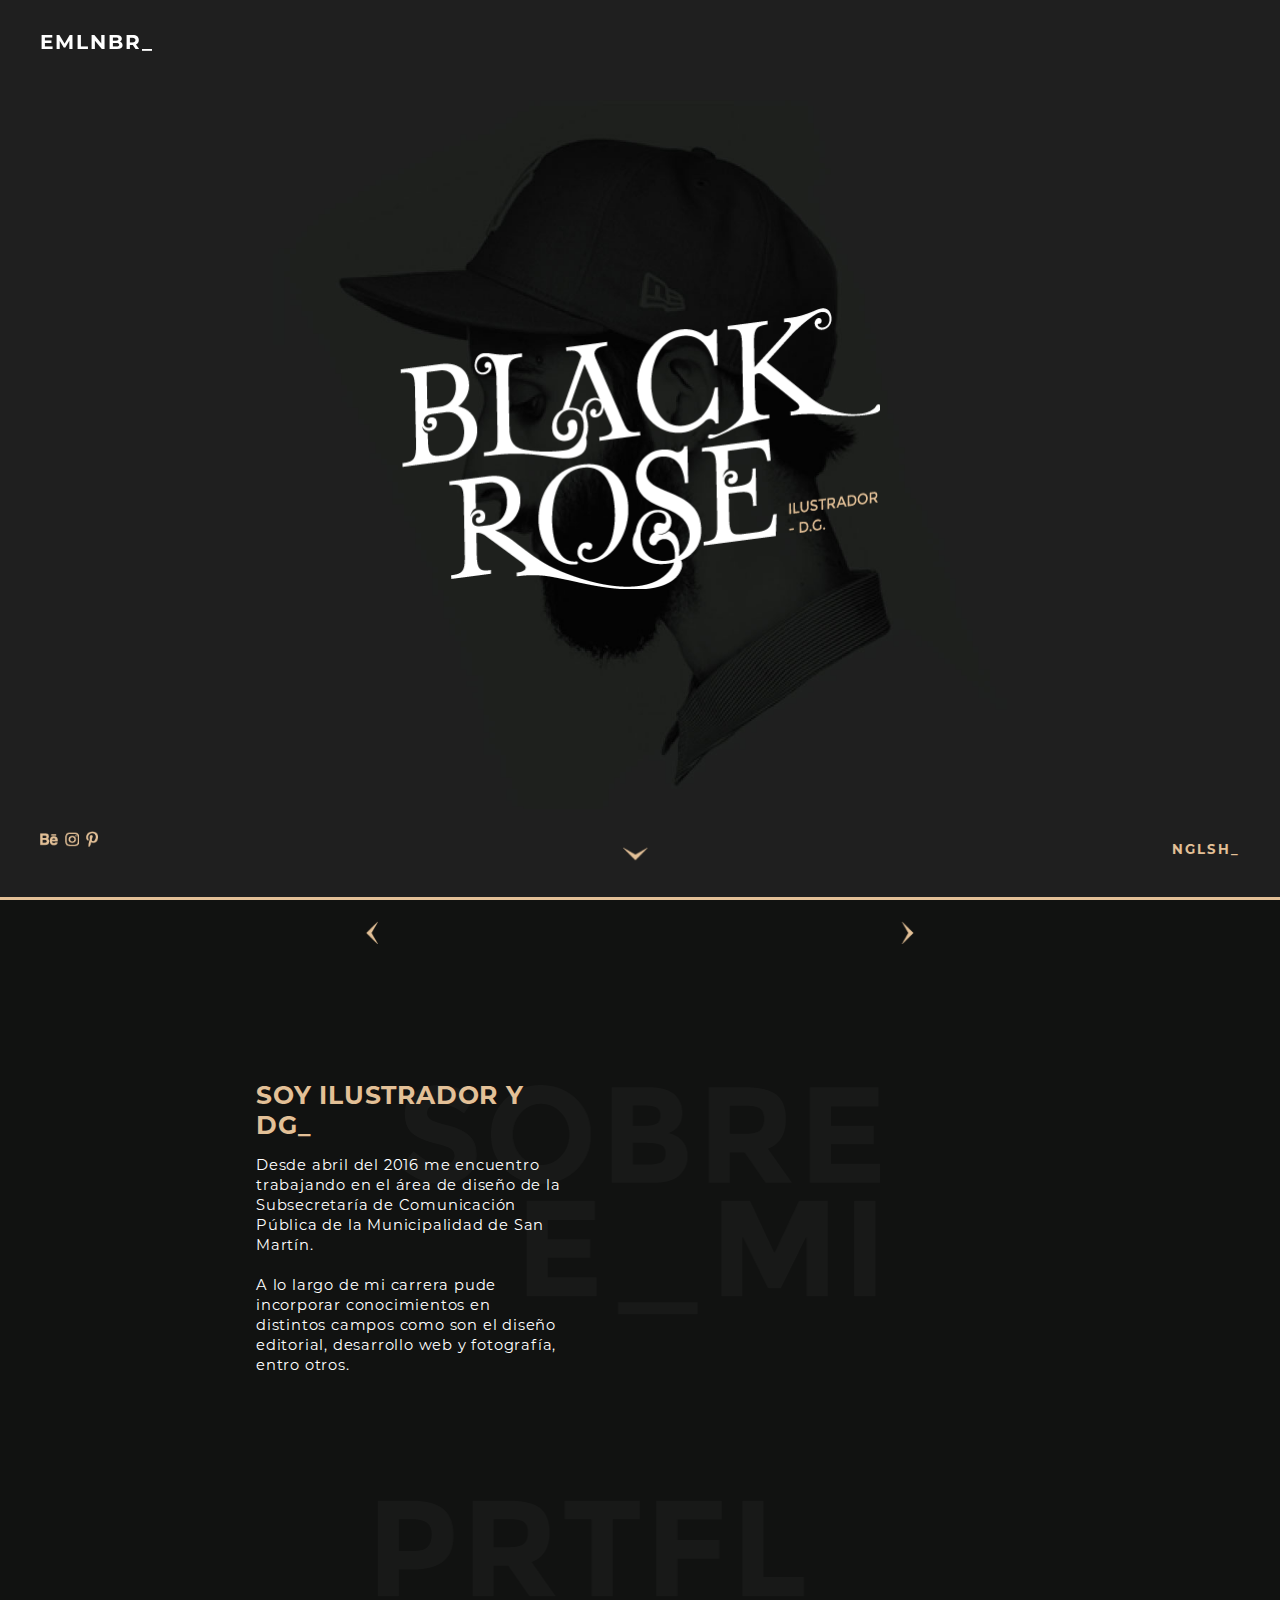
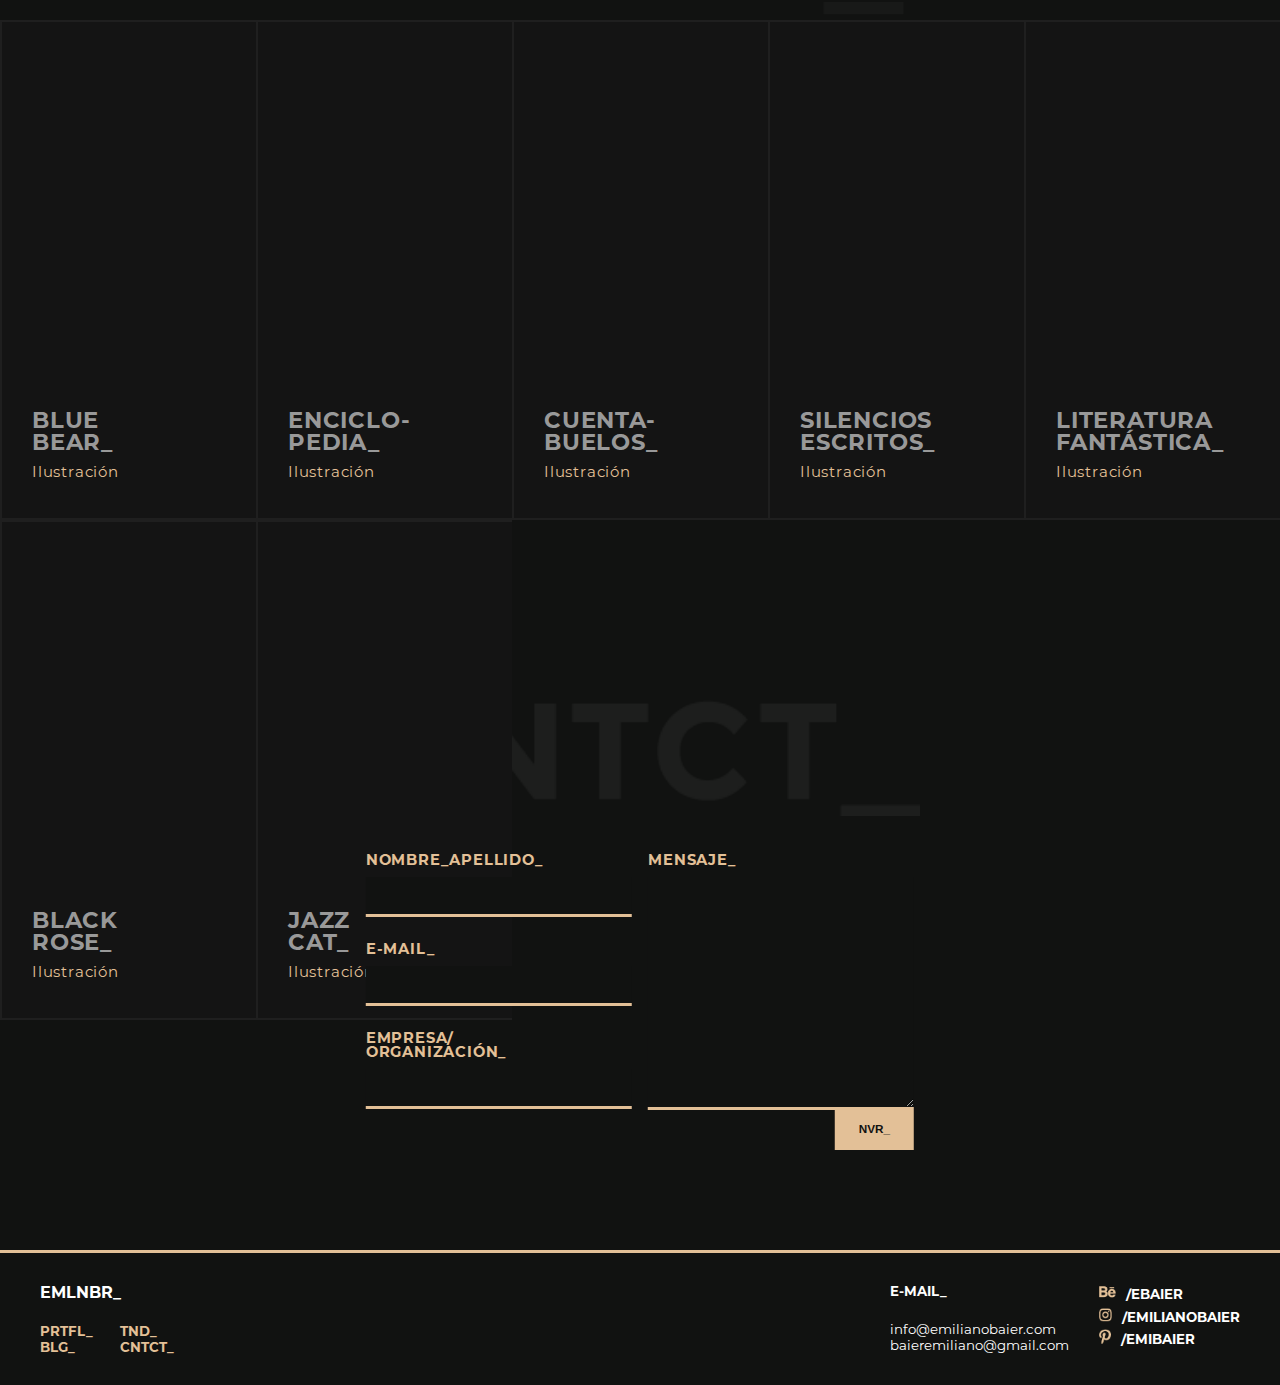
==== index.html @ 1844f2f1 "version1" ====
<!DOCTYPE html>
<html lang="en" dir="ltr">
  <head>
    <meta charset="utf-8">
    <meta name="viewport" content="width=device-width, initial-scale=1.0">
    <title></title>
    <link rel="stylesheet" href="css/style.css">
    <link rel="stylesheet" href="css/responsive.css">
    <link rel="stylesheet" href="https://use.fontawesome.com/releases/v5.8.2/css/all.css" integrity="sha384-oS3vJWv+0UjzBfQzYUhtDYW+Pj2yciDJxpsK1OYPAYjqT085Qq/1cq5FLXAZQ7Ay" crossorigin="anonymous">
  </head>
  <body>

    <nav class="cabezal">
      <p class="logo"><a href="">EMLNBR_</a></p>
      <ul class="menu">
        <li><a id="hamburguer"><i class="fas fa-bars"></i></a></li>
        <li><a href="#inicio">INC_</a></li>
        <li><a href="#sobre_mi">SBRM_</a></li>
        <li><a href="#portfolio">PRTFL_</a></li>
        <li><a href="#contacto">CNTCT_</a></li>
      </ul>
    </nav>

    <nav class="footerInicio">
      <div class="redes">
        <div class="behance"></div>
        <div class="instagram"></div>
        <div class="pinterest"></div>
      </div>
      <a href=""><div class="flechaInicio"></div></a>
      <a href=""><p class="idioma">NGLSH_</p></a>
    </nav>

    <section id="inicio"></section>

    <section id="yo">
      <div id="sobre_mi">
        <p class="titulo">SOY ILUSTRADOR Y DG_</p>
        <p class="contenido">
          Desde abril del 2016 me encuentro trabajando en el área
          de diseño de la Subsecretaría de Comunicación Pública de
          la Municipalidad de San Martín.
        </br></br>
          A lo largo de mi carrera pude incorporar conocimientos
          en distintos campos como son el diseño editorial,
          desarrollo web y fotografía, entro otros.
      </div>
    </section>

    <section id="portfolio">

      <div class="carrousel">
        <a href="" class="item"><p>BLUE<br>BEAR_</p><h6>Ilustración</h6>
        </a><a href="" class="item"><p>ENCICLO-<br>PEDIA_</p><h6>Ilustración</h6>
        </a><a href="" class="item"><p>CUENTA-<br>BUELOS_</p><h6>Ilustración</h6>
        </a><a href="" class="item"><p>SILENCIOS<br>ESCRITOS_</p><h6>Ilustración</h6>
        </a><a href="" class="item"><p>LITERATURA<br>FANTÁSTICA_</p><h6>Ilustración</h6>
        </a><a href="" class="item"><p>BLACK<br>ROSE_</p><h6>Ilustración</h6>
        </a><a href="" class="item"><p>JAZZ<br>CAT_</p><h6>Ilustración</h6>
        </a>
      </div>

      <div class="flechas">
        <div class="flechaIzq"></div>
        <div class="flechaDer"></div>
      </div>

    </section>

    <section id="contacto">
      <div class="formContainer">

        <div class="formContainer-">
          <form action="script.php" method="post">
            <label for="comments">NOMBRE_APELLIDO_</label>
            <input id="nombre" type="text" name="nombre" class="input_text" required>
            <label for="comments">E-MAIL_</label>
            <input id="e-mail" type="email" name="email" required>
            <label for="comments">EMPRESA/<br>ORGANIZACIÓN_</label>
            <input id="empresa" type="text" name="empresa" required>
          </form>
        </div>

        <div class="formContainer-">
          <label for="comments">MENSAJE_</label>
          <textarea id="mensaje" name="mensaje"></textarea>
          <input id="enviar" type="submit" value="NVR_">
        </div>

      </div>
    </section>

    <footer>
      <div>
        <h4>EMLNBR_</h4>
        <ul class="footerSecciones">
          <li>PRTFL_</li>
          <li>TND_</li>
          <li>BLG_</li>
          <li>CNTCT_</li>
        </ul>
      </div>
      <div class="footerItems">
        <div>
          <h5>E-MAIL_</h5>
          <ul>
            <li class="liNews">info@emilianobaier.com</li>
            <li class="liNews">baieremiliano@gmail.com</li>
          </ul>
        </div>
        <div class="footerRedes">
          <ul>
            <li class=""><img src="src/Be.png" alt="">/EBAIER</li>
            <li class=""><img src="src/insta.png" alt="">/EMILIANOBAIER</li>
            <li class=""><img src="src/p.png" alt="">/EMIBAIER</li>
          </ul>
        </div>
      </div>
    </footer>

    <script type="text/javascript">
      const menuBtn = document.getElementById("hamburguer");

      menuBtn.addEventListener("click", () => {
        if(document.querySelector(".menu.show")){
          document.querySelector(".menu").classList.remove("show");
        } else {
          document.querySelector(".menu").classList.add("show");
        }
      })
    </script>
  </body>
</html>
---- css/style.css ----
@font-face {
  font-family: 'Montserrat';
  src:url("../fonts/Montserrat-Regular.otf");
  font-weight: normal;
}

@font-face {
  font-family: 'Montserrat';
  src:url("../fonts/Montserrat-Bold.otf");
  font-weight: bold;
}

@keyframes menu-fade-in {
  from {
    opacity: 0;
    transform: translateY(-20px);
  }
  to {
    opacity: 1;
    transform: translateY(0px);
  }
}

:root{
  --gris-oscuro: #1f1f1f;
  --gris-claro: #999;
  --e3: #e3c097;
  --el-gris: #111211;
}

html, body {
  height: 100%;
  width: 100%;
  padding: 0px;
  margin: 0px;
  background-color: black;
  font-family: 'Montserrat';
  color: white;
}

a {
  color: inherit;
  text-decoration: none;
  cursor: pointer;
}

h2 {
  line-height: 1em;
}

h4, h5 {
  margin-top: 0px;
}

ul {
  margin: 0;
  padding: 0;
  list-style: none;
  font-weight: bold;
  font-size: 10pt;
}

footer {
  display: flex;
  justify-content: space-between;
  align-items: flex-start;
  flex-wrap: wrap;
  width: 100%;
  padding: 30px 40px;
  box-sizing: border-box;
  background-color: var(--el-gris);
}

/* CABEZAL INICIO */
.cabezal {
  position: fixed;
  display: inline-flex;
  justify-content: space-between;
  align-items: flex-start;
  width: 100%;
  padding: 30px 40px;
  box-sizing: border-box;
  z-index: 100;
}

.logo {
  display: flex;
  justify-content: center;
  align-items: center;
  text-align: center;
  margin: 0px;
  font-weight: bold;
  font-size: 15pt;
  letter-spacing: 2px;
}

.menu {
  display: inline-block;
  margin: 0px;
  padding: 0px;
  font-weight: bold;
  font-size: 10pt;
  letter-spacing: 2px;
  list-style: none;
  text-align: right;
}

.menu li:nth-child(1n+2) {
  display: none;
  color: var(--e3);
  margin-top: 10px;
  animation-name: menu-fade-in;
  animation-duration: 0.2s;
  animation-fill-mode: forwards;
  animation-timing-function: ease;
  opacity: 0;
}

.menu.show li:nth-child(1n+2) {
  display: block;
}

.menu.show li:nth-child(3) {
  animation-delay: 0.10s;
}

.menu.show li:nth-child(4) {
  animation-delay: 0.20s;
}

.menu.show li:nth-child(5) {
  animation-delay: 0.30s;
}
/* FIN CABEZAL INICIO */

/* FOOTER INICIO */
.footerInicio {
  position: absolute;
  display: inline-flex;
  justify-content: space-between;
  align-items: flex-start;
  width: 100%;
  padding: 30px 40px;
  box-sizing: border-box;
  z-index: 99;
  bottom: 0px;
}

.redes {
  display: flex;
  justify-content: center;
  align-items: center;
  text-align: center;
  margin: 0;
  padding: 0;
  list-style: none;
  font-weight: bold;
  font-size: 10pt;
  margin-top: -10px;
}

.behance {
  width: 24px;
  height: 20px;
  background-image: url(../src/Be.png);
  background-size: contain;
  background-repeat: no-repeat;
  margin-right: 13%;
}

.instagram {
  width: 18px;
  height: 20px;
  background-image: url(../src/insta.png);
  background-size: contain;
  background-repeat: no-repeat;
  margin-right: 13%;
}

.pinterest {
  width: 16px;
  height: 20px;
  background-image: url(../src/p.png);
  background-size: contain;
  background-repeat: no-repeat;
}

.flechaInicio {
  display: inline-block;
  margin: 0px;
  padding: 0px;
  width: 25px;
  height: 25px;
  background-image: url(../src/flechaInicio.png);
  background-size: contain;
  background-repeat: no-repeat;
}

.idioma {
  position: flex;
  display: block;
  justify-content: center;
  align-items: center;
  text-align: center;
  margin: 0px;
  font-size: 10pt;
  letter-spacing: 2px;
  font-weight: bold;
  color: var(--e3);
}
/* FIN FOOTER INICIO */

/* TEXTO "YO" */
p.titulo {
  margin: 0px;
  padding: 0px;
  font-size: 25px;
  font-weight: bold;
  color: var(--e3);
  letter-spacing: 0.6pt;
}

p.contenido {
  font-size: 11pt;
  line-height: 20px;
  letter-spacing: 0.6pt;
}

/* FIN TEXTO "YO" */

/* CARROUSEL */
.carrousel {
  display: block;
  position: relative;
  height: 500px;
  padding-top: 120px;
}

.item {
  position: relative;
  display: inline-flex;
  align-items: flex-end;
  height: 100%;
  width: 20%;
  padding: 30px;
  box-sizing: border-box;
  border-top: solid 2px var(--gris-oscuro);
  border-bottom: solid 2px var(--gris-oscuro);
  border-left: solid 2px var(--gris-oscuro);
  font-size: 1.6em;
  font-weight: bold;
  line-height: 0.9em;
  color: var(--gris-claro);
  background-color: #141414;
  overflow: hidden;
  transition: color 0.3s ease, background-color 0.3s ease;
}

.item:hover {
  background-color: var(--gris-oscuro);
  color: white;
}

.item::after {
  content: "";
  position: absolute;
  display: block;
  height: 3px;
  width: 0px;
  bottom: -2px;
  left: 0px;
  background-color: var(--e3);
  transition: width 0.3s ease;
}

.item:hover::after {
  width: 100%;
}

.item p {
  position: relative;
  display: ;
  margin: 0px;
  padding: 0px;
  font-size: 17pt;
  line-height: 16pt;
  font-weight: bold;
  letter-spacing: 0.6pt;
  bottom: 35px;
}

.item h6 {
  position: absolute;
  font-size: 15px;
  font-weight: 400;
  color: var(--e3);
  letter-spacing: 0.6pt;
  bottom: 0px;
}

.flechas {
  display: flex;
  justify-content: space-between;
  align-items: center;
  position: absolute;
  width: 42.85%;
  height: 25px;
  top: calc(100% + 20px);
  left: 50%;
  transform: translateX(-50%);
}

.flechaIzq {
  width: 12px;
  height: 24px;
  background-image: url(../src/flechaIzq.png);
  background-size: contain;
  background-repeat: no-repeat;
}

.flechaDer {
  width: 12px;
  height: 24px;
  background-image: url(../src/flechaDer.png);
  background-size: contain;
  background-repeat: no-repeat;
}
/* FIN CARROUSEL */

/* FORM */
.formContainer {
  position: relative;
  display: inline-flex;
  justify-content: space-between;
  width: 42.85%;
  height: 250px;
  left: 50%;
  transform: translateX(-50%);
  top: 150px;
  font-size: 11pt;
  line-height: 14px;
  letter-spacing: 0.6pt;
  color: var(--e3);
}

.formContainer- {
  position: relative;
  width: 48.5%;
  font-weight: bold;
}

#nombre {
  width: 100%;
  height: calc(40px - 3px);
  margin-top: 10px;
  padding: 0;
  color: white;
  background-color: var(--el-gris);
  border: 0px;
  margin-bottom: 25px;
  border-bottom: solid 3px var(--e3)
}

#e-mail {
  width: 100%;
  height: calc(40px - 3px);
  margin-top: 10px;
  padding: 0;
  color: white;
  background-color: var(--el-gris);
  border: 0px;
  margin-bottom: 25px;
  border-bottom: solid 3px var(--e3)
}

#empresa {
  width: 100%;
  height: calc(40px - 3px);
  margin-top: 10px;
  padding: 0;
  color: white;
  background-color: var(--el-gris);
  border: 0px;
  border-bottom: solid 3px var(--e3)
}

#mensaje {
  width: 100%;
  height: calc(93% - 3px);
  margin-top: 10px;
  padding: 0;
  color: white;
  background-color: var(--el-gris);
  border: 0px;
  border-bottom: solid 3px var(--e3)
}

#enviar {
  width: 30%;
  height: 40px;
  margin-top: -2px;;
  color: var(--el-gris);
  font-size: 0.8em;
  font-weight: bold;
  line-height: 0.9em;
  background-color: var(--e3);
  border: 0px;
  float: right;
}
/* FIN FORM */

/* MAPA DE SITIO */
.liNews {
  font-weight: 400;
}

.footerSecciones {
  color: var(--e3);
  min-width: 200px;
}

.footerSecciones li:nth-child(2n+1){
  float: left;
  min-width: 80px;
}


.footerItems {
  display: flex;
  align-items: flex-start;
  flex-wrap: wrap;
}

.footerItems div {
  margin-left: 30px;
}

.footerRedes {
  line-height: 17pt;
}

.footerRedes img {
  height: 15px;
  margin-right: 10px;
}
/* FIN MAPA DE SITIO */

#inicio {
  height: calc(100% - 3px);
  width: 100%;
  background-color: var(--gris-oscuro);
  background-image: url(../src/nombre.png), url(../src/FondoInicio.jpg);
  background-size: 480px, contain;
  background-position: center, center;
  background-repeat: no-repeat;
  border-bottom: 3px solid var(--e3);
}

#yo {
  height: 600px;
  width: 100%;
  background-color: #111211;
  background-image: url(../src/sobre_mi.png);
  background-size: 480px;
  background-repeat: no-repeat;
  background-position: center;
}

#sobre_mi {
  position: relative;
  display: block;
  margin-left: 20%;
  top: 30%;
  width: 24%;
}

#portfolio {
  height: 800px;
  width: 100%;
  background-color: #111211;
  background-image: url(../src/portfolio.png);
  background-size: 527px;
  background-repeat: no-repeat;
  background-position: top;
}

#contacto {
  height: 550px;
  width: 100%;
  background-color: var(--el-gris);
  background-image: url(../src/contacto.png);
  background-size: 560px;
  background-repeat: no-repeat;
  background-position: top;
  border-bottom: 3px solid var(--e3);
}
---- css/responsive.css ----
@charset "UTF-8";

@media screen and (max-width: 800px) {
  #inicio{
    background-size: 65%, cover;
  }
  #sobre_mi {
    display: none;
  }
}
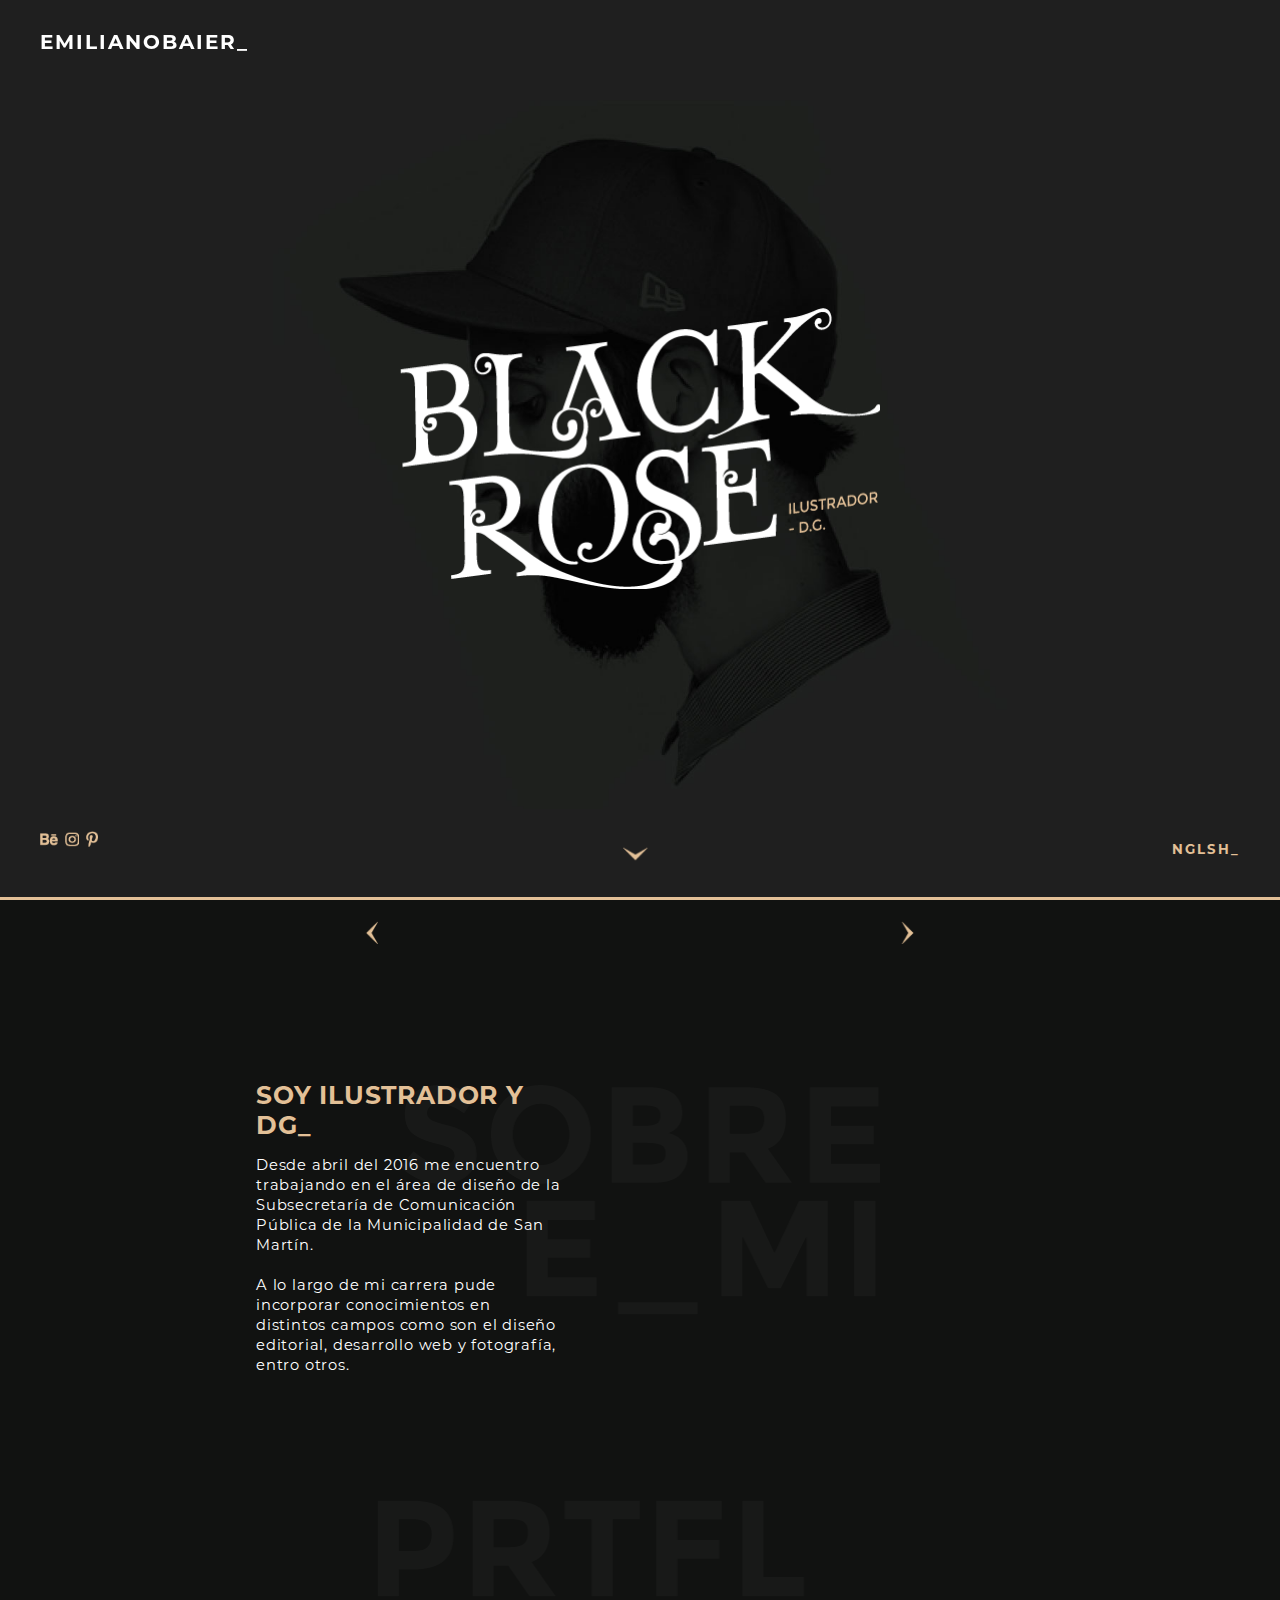
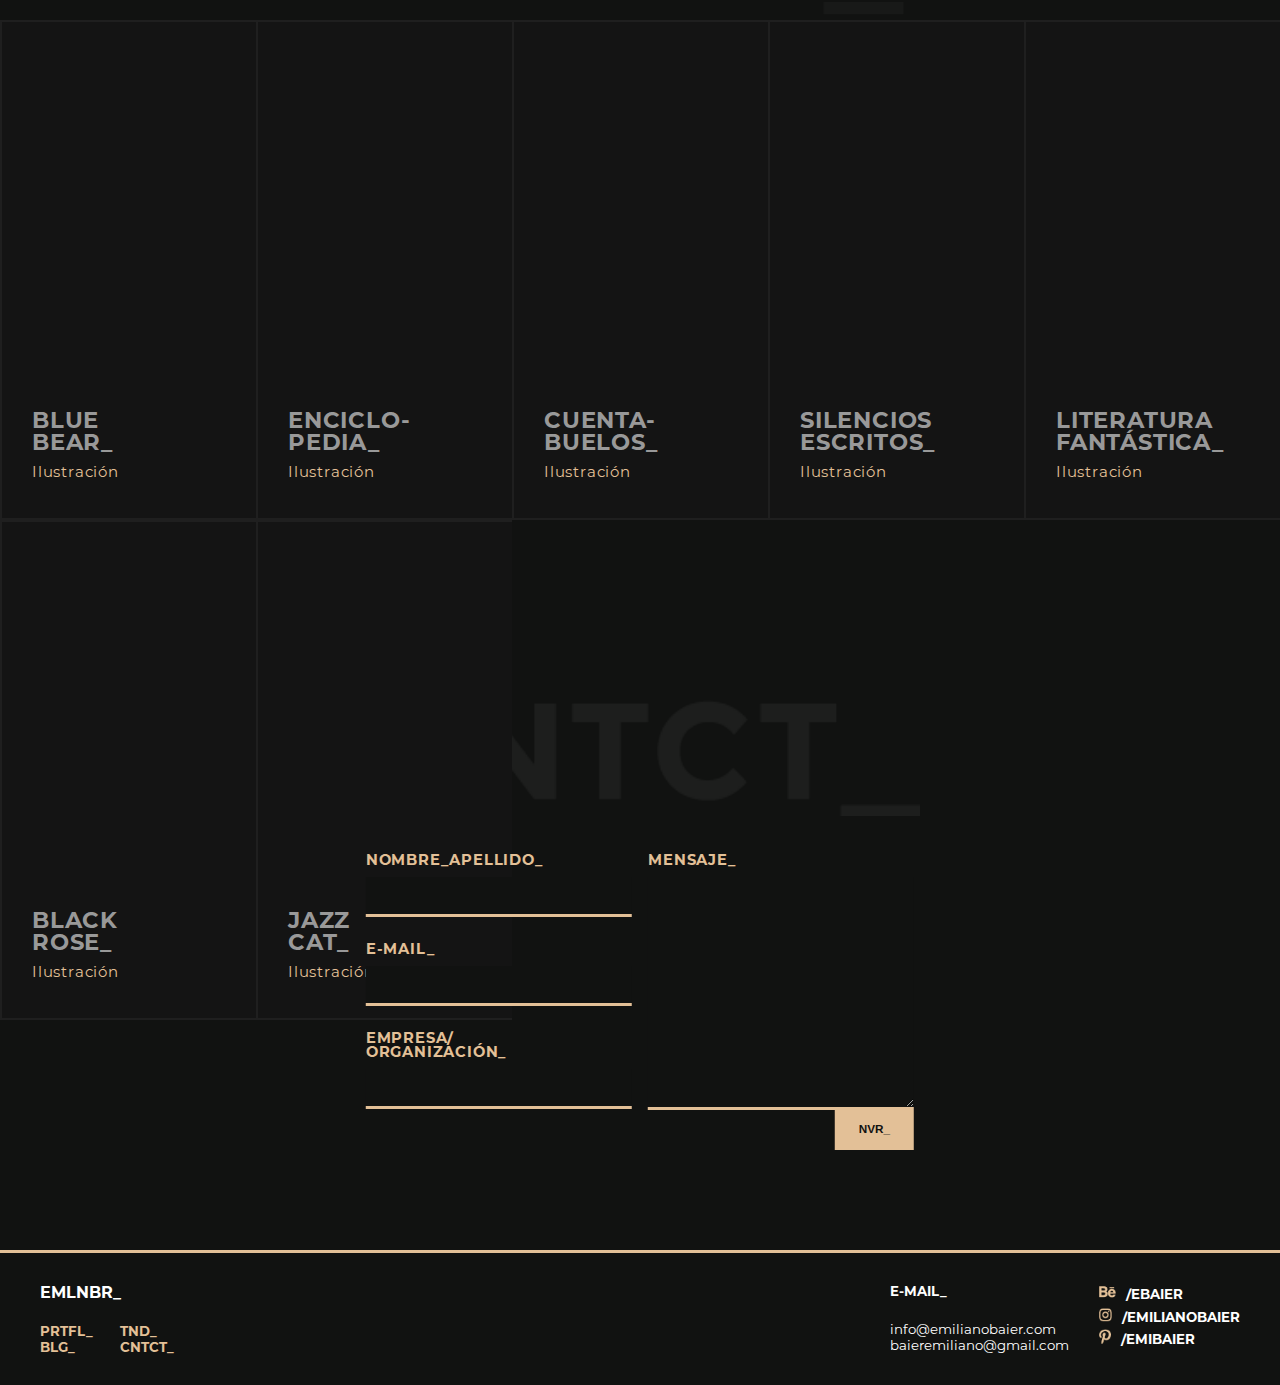
==== commit b94c7693: "indexV2" ====
--- a/index.html
+++ b/index.html
@@ -11,7 +11,7 @@
   <body>
 
     <nav class="cabezal">
-      <p class="logo"><a href="">EMLNBR_</a></p>
+      <p class="logo"><a href="">EMILIANOBAIER_</a></p>
       <ul class="menu">
         <li><a id="hamburguer"><i class="fas fa-bars"></i></a></li>
         <li><a href="#inicio">INC_</a></li>
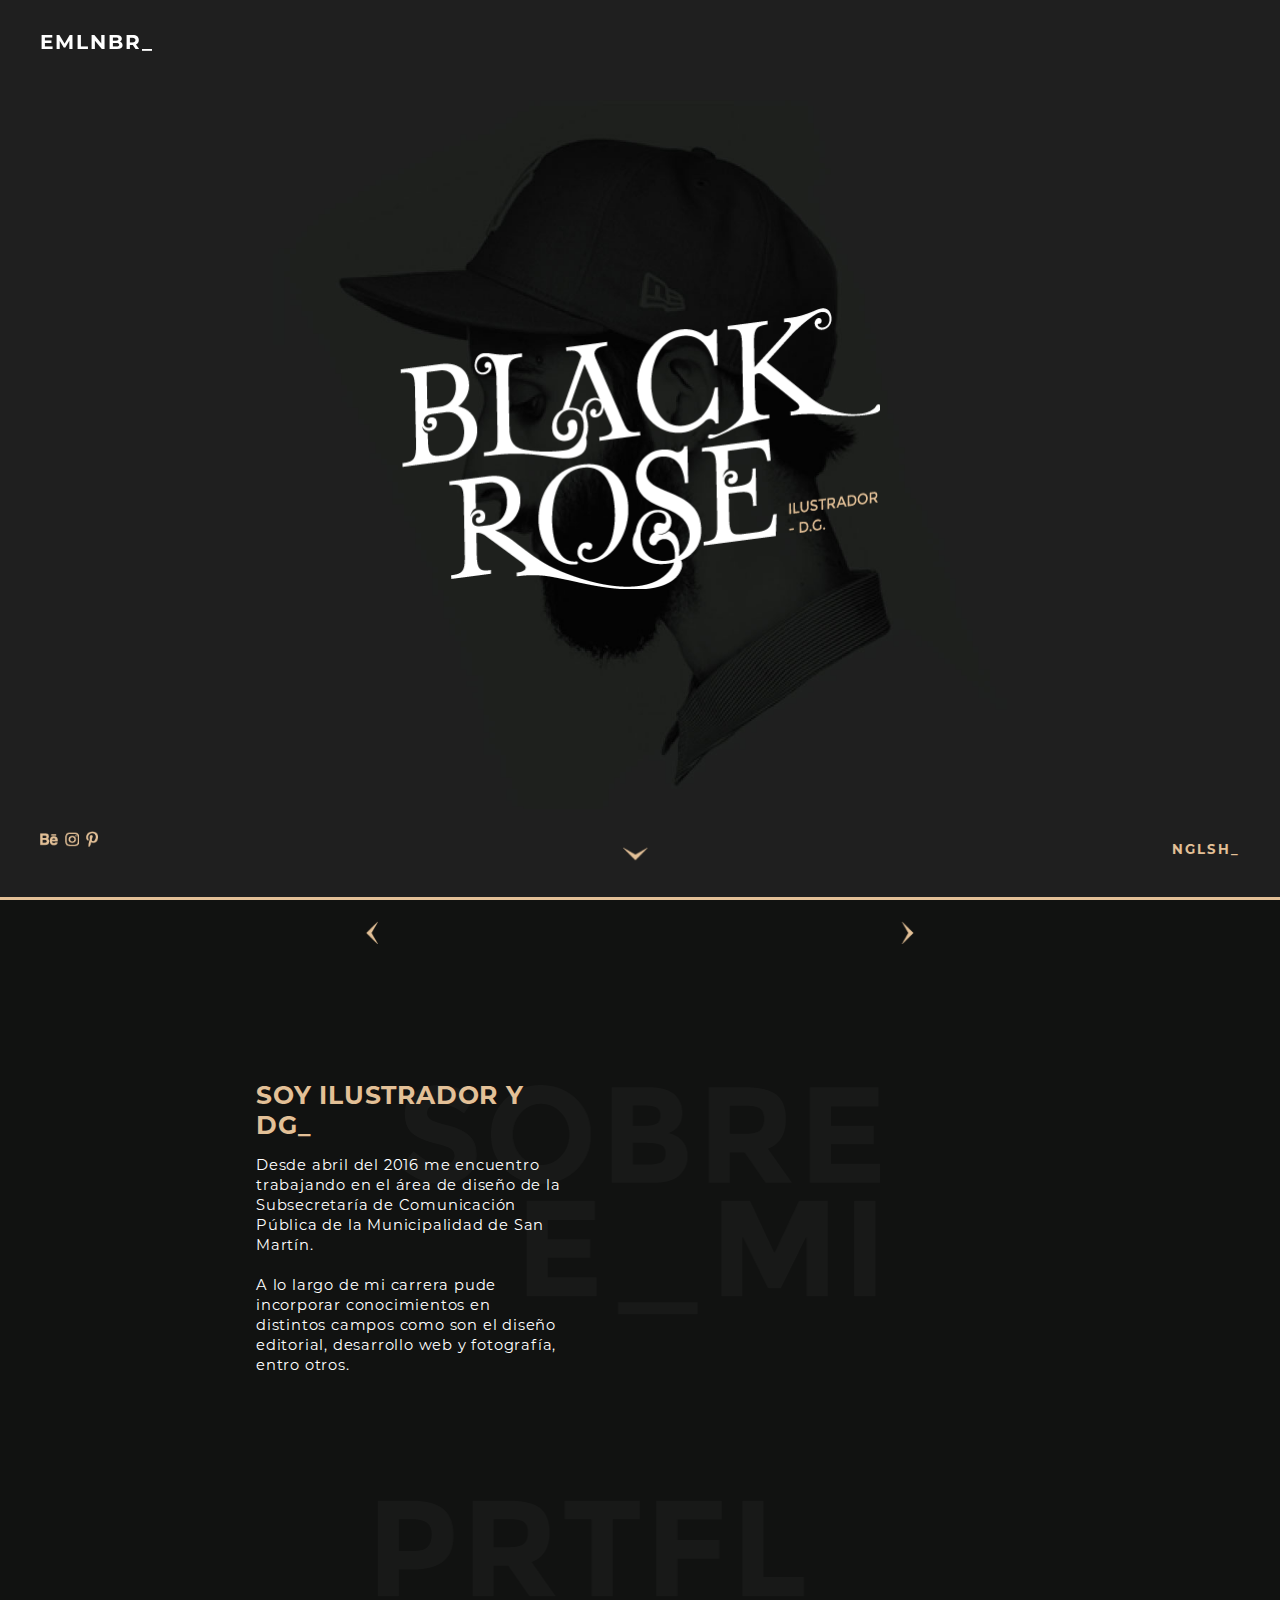
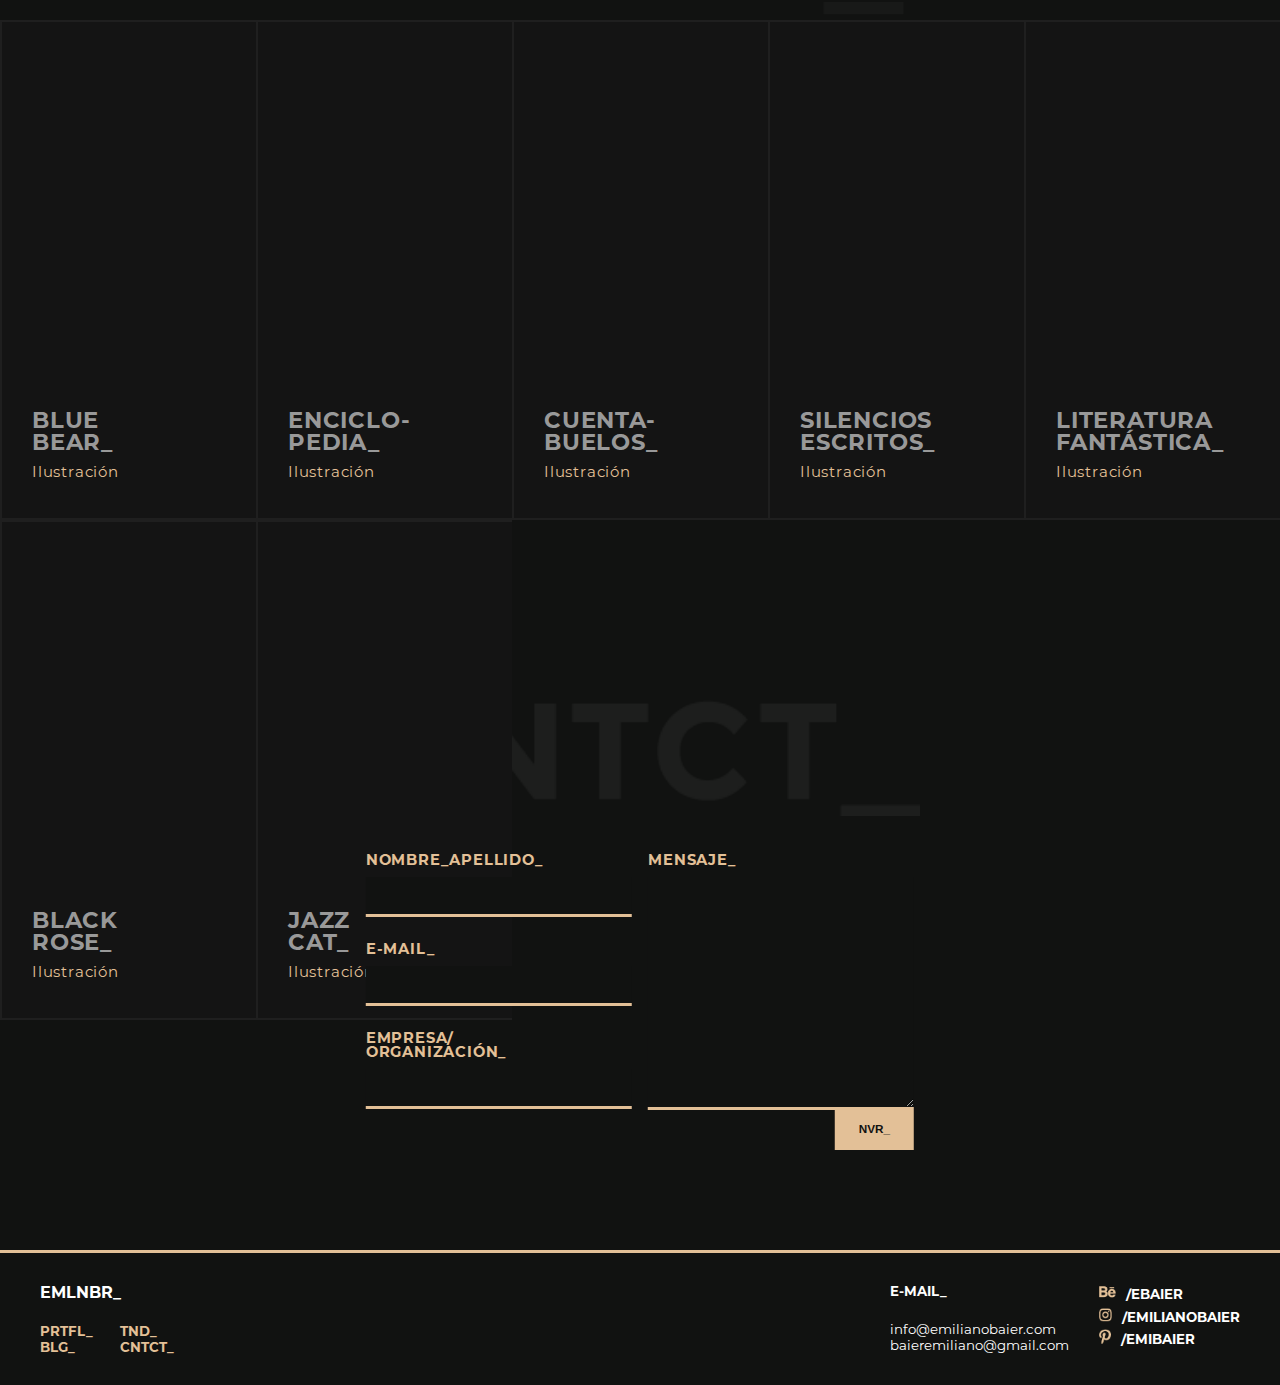
==== commit c5f89647: "indexV3" ====
--- a/index.html
+++ b/index.html
@@ -11,7 +11,7 @@
   <body>
 
     <nav class="cabezal">
-      <p class="logo"><a href="">EMILIANOBAIER_</a></p>
+      <p class="logo"><a href="">EMLNBR_</a></p>
       <ul class="menu">
         <li><a id="hamburguer"><i class="fas fa-bars"></i></a></li>
         <li><a href="#inicio">INC_</a></li>
